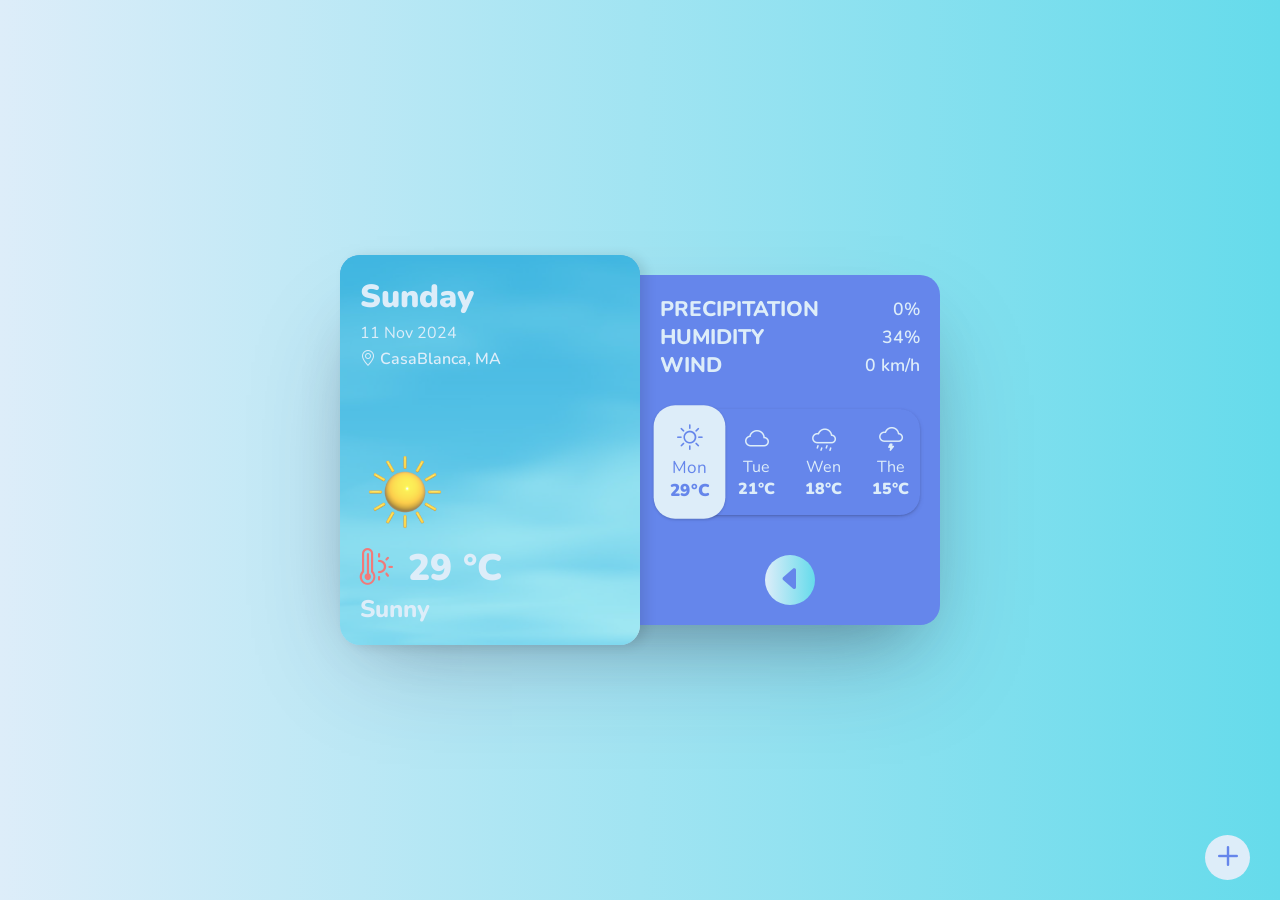
==== index.html @ f93f02c6 "add nulll" ====
<!DOCTYPE html>
<html lang="en">

<head>
    <meta charset="UTF-8">
    <meta name="viewport" content="width=device-width, initial-scale=1.0">
    <title>Weather App</title>
    <link rel="stylesheet" href="CSS/style.css">

    <link rel="stylesheet" href="https://cdn.jsdelivr.net/npm/bootstrap-icons@1.11.3/font/bootstrap-icons.min.css">


</head>

<body>

    <section class="bg-sun">
        <div class="container-weather">

            <div class="part-1">
                <span class="overlay"></span>

                <div class="info z-index-up">
                    <span class="nameDay">sunday</span>
                    <span class="date">
                        <span class="day">11</span>
                        <span class="day">Nov</span>
                        <span class="day">2024</span>
                    </span>
                    <span class="location"><i class="bi bi-geo-alt"></i> CasaBlanca, MA</span>
                </div>

                <div class="info-weather z-index-up">
                    <div class="icon"><img src="img/10.png" alt=""></div>
                    <div class="temp">
                        <span class="icon-temp"><i class="bi bi-thermometer-sun"></i></span>
                        <span class="number">29</span> 
                        <span class="symbol" >°C</span>
                    </div>
                    <div class="desc">Sunny</div>
                </div>

            </div>

            <div class="part-2">

                <div class="info-Day">
                    <div class="info-1">
                        <span>precipitation</span>
                        <span class="value">0%</span>
                    </div>
                    <div class="humidity">
                        <span>humidity</span>
                        <span class="value">34%</span>
                    </div>
                    <div class="wind">
                        <span>wind</span>
                        <span class="value">0 km/h</span>
                    </div>
                </div>

                <div class="future">

                    <div class="cart cart-1 active">
                        <span class="icon"><i class="bi bi-brightness-high"></i></span>
                        <span class="name-day">Mon</span>
                        <span class="temp">29°C</span>
                    </div>
                    <div class="cart cart-2">
                        <span class="icon"><i class="bi bi-cloud"></i></span>
                        <span class="name-day">Tue</span>
                        <span class="temp">21°C</span>
                    </div>
                    <div class="cart cart-1">
                        <span class="icon"><i class="bi bi-cloud-drizzle"></i></span>
                        <span class="name-day">Wen</span>
                        <span class="temp">18°C</span>
                    </div>
                    <div class="cart cart-1">
                        <span class="icon"><i class="bi bi-cloud-lightning"></i></span>
                        <span class="name-day">The</span>
                        <span class="temp">15°C</span>
                    </div>

                </div>

                <div class="remove-parte-2">
                    <span class="remove-icon"><i class="bi bi-caret-left-fill"></i></span>
                </div>


            </div>

        </div>

        <div class="plus-anther-location">
            <span class="plus-icon"><i class="bi bi-plus"></i></span>
        </div>

        <div class="pop-up-search">
            
            <label for="" class="search-bar">
                <span><i class="bi bi-search"></i></span>
                <input type="text" placeholder="Search for countries" data-search>
            </label>

            <div class="name_city" >
                <div class="not_found">The thing you are looking not to exist</div>
            </div>

        </div>

    </section>

   

    <script src="JS/app.js" ></script>
    <script src="JS/searchCity.js" defer></script>


</body>

</html>
---- CSS/style.css ----
@import url('https://fonts.googleapis.com/css2?family=Nunito:ital,wght@0,200..1000;1,200..1000&display=swap');
@import url('https://fonts.googleapis.com/css2?family=Nunito:ital,wght@0,200..1000;1,200..1000&display=swap');

* {
    box-sizing: border-box;
    margin: 0;
    padding: 0;
    font-family: "Nunito", sans-serif;
}

:root {
    --sun-color-1: #DDEDF9;
    --sun-color-2: #6E65EB;
    --sun-color-3: #6586EB;
    --sun-color-4: #65DBEB;
    --sun-color-5: #9A65EB;

    --night-color-1: #342564;
    --night-color-2: #DC65EB;
    --night-color-3: #B065EB;
    --night-color-4: #6571EB;
    --night-color-5: #201640;

    --winter-color-1: #74AEDE;
    --winter-color-2: #7065EB;
    --winter-color-3: #6584EB;
    --winter-color-4: #65D9EB;

    --main-border: 20px;
}

.bg-sun {
    background: var(--sun-color-1);
    background: linear-gradient(90deg, var(--sun-color-1) 0%, var(--sun-color-4) 100%);
}

.bg-night {
    background: var(--night-color-1);
    background: linear-gradient(90deg, var(--night-color-1) 0%, var(--night-color-5) 100%);
}

.bg-winter {
    background: var(--winter-color-1);
    background: linear-gradient(90deg, var(--winter-color-1) 0%, var(--winter-color-4) 100%);
}

section {
    min-height: 100vh;
    width: 100%;
    display: flex;
    justify-content: center;
    align-items: center;
    flex-wrap: wrap;
    gap: 20px;

    color: var(--sun-color-1);
}

.container-weather {
    width: 600px;
    height: 350px;
    background-color: var(--sun-color-3);
    border-radius: 20px;
    box-shadow: rgba(50, 50, 93, 0.25) 0px 50px 100px -20px, rgba(0, 0, 0, 0.3) 0px 30px 60px -30px;
    display: flex;
    align-items: center;
    transition: all 0.4s ease-in-out;
}


.container-weather .part-1 {
    width: 50%;
    height: calc(100% + 40px);
    background: url("../img/sky.jpg") center/cover no-repeat;
    object-fit: fill;
    border-radius: var(--main-border);
    box-shadow: rgba(0, 0, 0, 0.1) 6px 1px 12px;
    position: relative;
    overflow: hidden;
    padding: 20px;
    display: flex;
    flex-direction: column;
    justify-content: space-between;
    transition: all 0.4s ease-in-out;
    cursor: pointer;
}

.container-weather .part-1:hover {
    transform: scale(1.05) perspective(1500px) rotateY(10deg);
}

.container-weather .part-1 .overlay {
    position: absolute;
    width: 100%;
    height: 100%;
    left: 0;
    top: 0;
    background-color: var(--sun-color-4);
    opacity: 0.6;
}

.z-index-up {
    position: relative;
    z-index: 1;
}

.info {
    display: flex;
    justify-content: center;
    flex-direction: column;
    gap: 4px;
}

.info .nameDay {
    font-size: 2em;
    font-weight: 900;
    text-transform: capitalize;
}

.info .location {
    font-weight: 600;
}

.info-weather .temp {
    font-size: 2.3em;
    font-weight: 900;
}

.info-weather .temp .icon-temp {
    color: rgb(241, 122, 122);
}

.info-weather .desc {
    font-size: 1.5em;
    font-weight: 800;
}

.info-weather img {
    width: 90px;
    animation: img-sun 60s linear infinite;
}

@keyframes img-sun {
    0% {
        transform: rotate(0deg);
    }

    100% {
        transform: rotate(360deg);
    }
}

.part-2 {
    width: 50%;
    height: 100%;
    padding: 20px;
    transition: all 0.4s ease-in-out;
}

.part-2 .info-Day {
    margin-bottom: 30px;
}

.part-2 .info-Day>div {
    display: flex;
    justify-content: space-between;
    align-items: center;
    font-size: 1.1em;
    font-weight: 600;
}

.part-2 .info-Day>div span:first-child {
    font-size: 1.2em;
    font-weight: 800;
    text-transform: uppercase;
}

.future {
    display: flex;
    justify-content: center;
    align-items: center;
    box-shadow: rgba(50, 50, 93, 0.25) 0px 2px 5px -1px, rgba(0, 0, 0, 0.3) 0px 1px 3px -1px;
    border-radius: var(--main-border);
    margin: 20px 0;
    animation: animate-future 1s ease-in-out;
}
.future .cart {
    display: flex;
    align-items: center;
    flex-direction: column;
    justify-content: space-between;
    padding: 15px;
    column-gap: 10px;
    cursor: pointer;
    transition: all 0.5s ease-in-out;
}

.future .cart .icon {
    font-size: 1.5em;
}

.future .cart .temp {
    font-weight: 900;
}

.future .cart.active,
.future .cart:hover {
    background-color: var(--sun-color-1);
    color: var(--sun-color-3);
    transform: scale(1.07);
    border-radius: var(--main-border);
    box-shadow: rgba(0, 0, 0, 0.1) 0px 1px 3px 0px, rgba(0, 0, 0, 0.06) 0px 1px 2px 0px;
}

.future .cart:hover {
    transform: scale(1.19);
}

.remove-parte-2 {
    width: 100%;
    padding: 20px;
    display: flex;
    justify-content: center;
    align-items: center;
    cursor: pointer;
}

.remove-parte-2 .remove-icon {
    width: 50px;
    height: 50px;
    border-radius: 50%;
    background: linear-gradient(90deg,rgba(221, 237, 249, 1)  0%, rgba(101, 219, 235, 1) 100%);
    display: flex;
    justify-content: center;
    align-items: center;
    font-size: 1.8em;
    color: var(--sun-color-3);
    transition: all 0.3s ease-in-out;
}
.remove-parte-2 .remove-icon:hover{
    transform: scale(0.9);
}


.container-weather.hide {
    width: 300px;
}
.container-weather.hide .part-1{
    width: 100%;
}

.container-weather.hide .part-2{
    display: none;
}

/* 
=================================================================================
========plus-anther-location=====================================================
================================================================================= */

.plus-anther-location{
    position: absolute;
    bottom: 20px;
    right: 30px;
    width: 45px;
    height: 45px;
    border-radius: 50%;
    display: flex;
    justify-content: center;
    align-items: center;
    background-color: var(--sun-color-1);
    color: var(--sun-color-3);
    font-size: 2.5em;
    cursor: pointer;
    transition: all 0.3s ease-in-out;
    z-index: 99999;

}
.plus-anther-location span{
        transition: all 0.3s ease-in-out;
}
.plus-anther-location.x span{
        transform: rotate(45deg) translateY(1px);
}
.plus-anther-location:hover{
    transform: scale(1.1);
}

.pop-up-search{
    position: fixed;
    top: 0;
    left: 0;
    width: 100%;
    height: 100%;
    background-color: rgba(0, 0, 0, 0.605);
    display: flex;
    justify-content: center;
    align-items: center;
    flex-direction: column;
    z-index: 99;

    opacity: 0;
    visibility: hidden;
    transition: all 0.3s ease-in-out;
}
.pop-up-search.active{
    opacity: 1;
    visibility: visible;
}
.pop-up-search .search-bar{
    width: 2%;
    transition: all 0.5s ease-in-out;
    box-shadow: rgba(0, 0, 0, 0.1) 0px 0px 5px 0px, rgba(0, 0, 0, 0.1) 0px 0px 1px 0px;
}
.pop-up-search.active .search-bar{
    width: 70%;
    height: 50px;
    position: relative;
    transition: all 0.5s ease-in-out 0.2s;
}
.pop-up-search .search-bar input{
    width: 100%;
    height: 100%;
    padding: 0 30px;
    padding-left: 55px;
    border-radius: var(--main-border);
    border: none;
    outline: none;
    background-color: var(--sun-color-1);
    font-size: 1.2em;
}
.pop-up-search .search-bar > span{
    position: absolute;
    left: 19px;
    top: 13px;
    color: var(--sun-color-2);
    font-size: 1.2em;
}

/* 
======================================================
===========name_city==================================
====================================================== */
.pop-up-search .name_city{
    height:0%;
    width: 0%;
    transition: all 0.5s ease-in-out ;
}

.pop-up-search.active .name_city{
    width: 67%;
    height: 50%;
    background-color: var(--sun-color-1);
    color: var(--night-color-5);
    padding: 20px;
    border-end-end-radius: 5px;
    border-end-start-radius: var(--main-border);    
    overflow-y: scroll;
    overflow-x: hidden;
}

.name_city::-webkit-scrollbar{
    width: 5px;
    background-color: var(--sun-color-4);
    border-radius: 5px;
}
.name_city::-webkit-scrollbar-thumb{
    background: var(--sun-color-3);
    border-radius: 10px;
}
.name_city::-webkit-scrollbar-thumb:hover{
    background: var(--sun-color-2);
}

.pop-up-search .group_city {
    opacity: 0;
    visibility: hidden;
}

.pop-up-search.active .group_city{
    margin-bottom: 15px;
     opacity: 1;
    visibility: visible;
}
.name_group{
    font-size: 1.2em;
    font-weight: 800;
    color: var(--sun-color-4);
}
.name_group i{
    position: relative;
    top: 2px;
    font-size: 1.1em;
    margin-right: 2px;
    cursor: pointer;
    transition: all 0.3s ease-in-out;
}
.name_group i:hover{
    color: var(--sun-color-3);
}
.names_city{
    display: flex;
    flex-direction: column;
}
.names_city .city{
    padding:5px 20px;
    cursor: pointer;
    transition: all 0.3s ease-in-out;
}
.names_city .city:hover{
    background-color: var(--sun-color-4);
    border-radius: var(--main-border);
    transform: scale(1.03);
    box-shadow: rgba(0, 0, 0, 0.1) 0px 0px 5px 0px, rgba(0, 0, 0, 0.1) 0px 0px 1px 0px;
}
.hide-search{
    display: none;
}
.not_found{
    color:var(--sun-color-3);
    font-weight: 700;
    display: none;
}
.not_found.active{
    display: block;
}
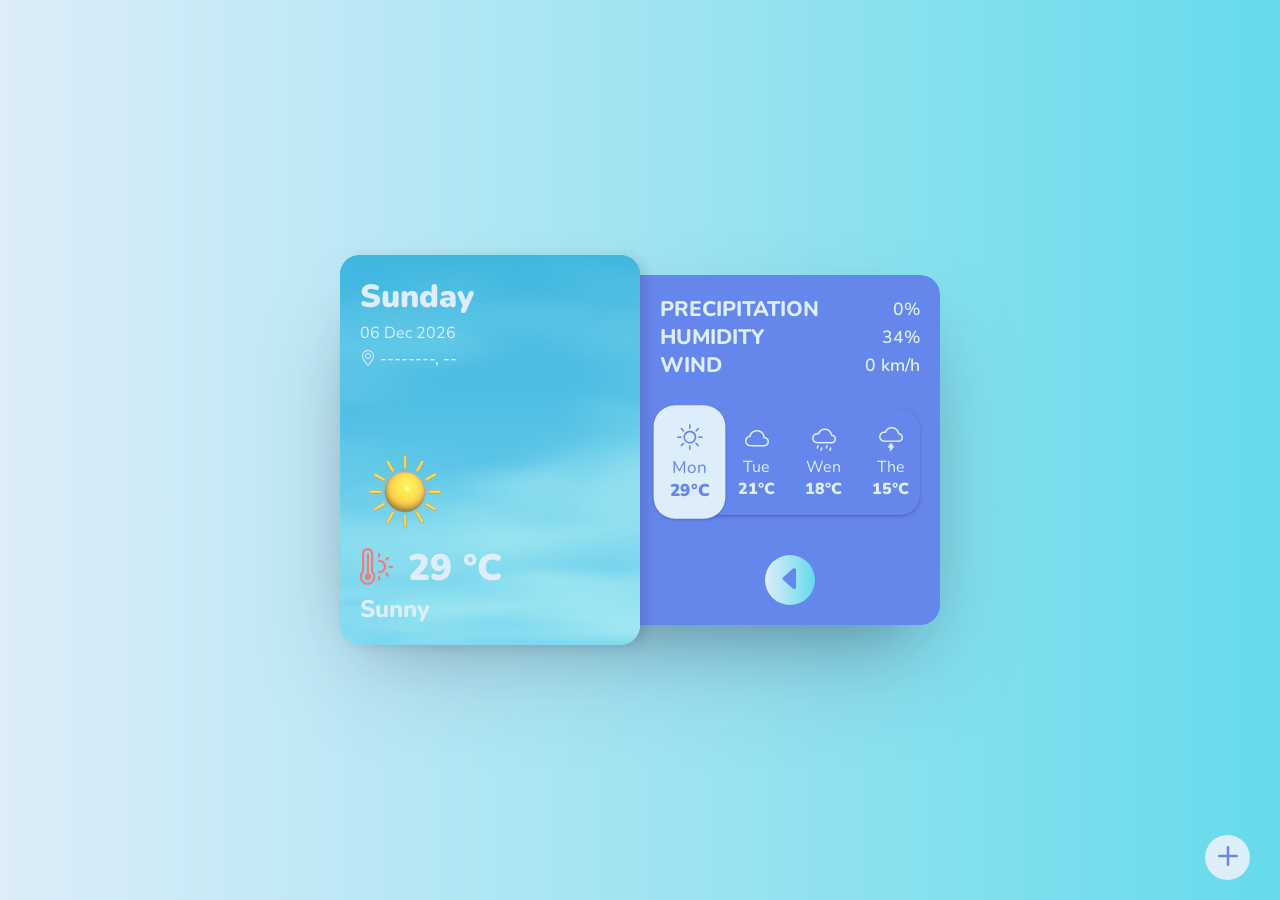
==== commit d9789f15: "Mate date automatic" ====
--- a/index.html
+++ b/index.html
@@ -21,13 +21,11 @@
                 <span class="overlay"></span>
 
                 <div class="info z-index-up">
-                    <span class="nameDay">sunday</span>
+                    <span class="nameDay">------</span>
                     <span class="date">
-                        <span class="day">11</span>
-                        <span class="day">Nov</span>
-                        <span class="day">2024</span>
+                       <span class="formatDate">-- --- ----</span>
                     </span>
-                    <span class="location"><i class="bi bi-geo-alt"></i> CasaBlanca, MA</span>
+                    <span class="location"><i class="bi bi-geo-alt"></i> <span class="nameCityCountry">--------, --</span></span>
                 </div>
 
                 <div class="info-weather z-index-up">
@@ -105,10 +103,17 @@
             </label>
 
             <div class="name_city" >
-                <div class="not_found">The thing you are looking not to exist</div>
+                <div class="counternar">
+
+                </div>
+                <div class="footer-city">
+                    
+                </div>
             </div>
 
         </div>
+
+        
 
     </section>
 
@@ -116,7 +121,7 @@
 
     <script src="JS/app.js" ></script>
     <script src="JS/searchCity.js" defer></script>
-
+    <script src="JS/location.js"></script>
 
 </body>
 
--- a/CSS/style.css
+++ b/CSS/style.css
@@ -419,8 +419,4 @@
 .not_found{
     color:var(--sun-color-3);
     font-weight: 700;
-    display: none;
-}
-.not_found.active{
-    display: block;
 }
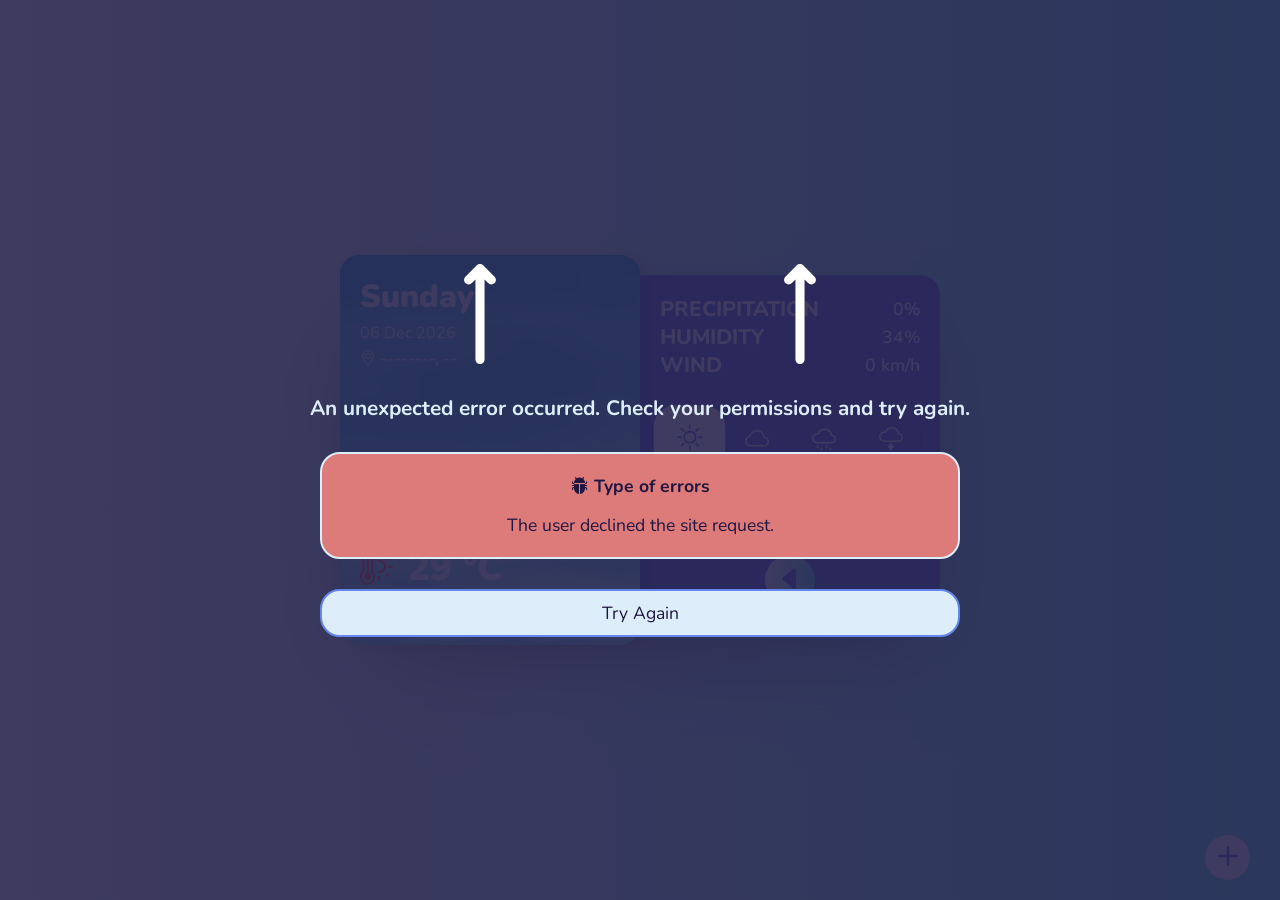
==== commit d0acb143: "add popup error" ====
--- a/index.html
+++ b/index.html
@@ -113,11 +113,20 @@
 
         </div>
 
-        
-
     </section>
 
-   
+    <div class="popUpError hide">
+        <div class="arrow-up">
+            <img src="img/arrow-up.svg" alt="imge arrow up">
+            <img src="img/arrow-up.svg" alt="imge arrow up">
+        </div>
+        <div class="message">An unexpected error occurred. Check your permissions and try again.</div>
+        <div class="box-message-error">
+            <div class="title-error"><i class="bi bi-bug-fill"></i> Type of errors </div>
+            <div class="message-box">------------------------------------------------</div>
+        </div>
+        <button class="button-error">Try Again</button>
+    </div>
 
     <script src="JS/app.js" ></script>
     <script src="JS/searchCity.js" defer></script>
--- a/CSS/style.css
+++ b/CSS/style.css
@@ -419,4 +419,74 @@
 .not_found{
     color:var(--sun-color-3);
     font-weight: 700;
+}
+
+.popUpError{
+    display: flex;
+    justify-content: center;
+    align-items: center;
+    flex-direction: column;
+    gap: 30px;
+    position: absolute;
+    top: 0;
+    left: 0;
+    z-index: 1111111;
+    height: 100vh;
+    width: 100%;
+    background-color:#201640d4;
+}
+.popUpError img{
+    width: 100px;
+}
+.popUpError .message{
+    font-size: 1.3em;
+    font-weight: 700;
+    color: var(--sun-color-1);
+} 
+.popUpError .box-message-error{
+    width: 50%;
+    padding: 20px;
+    text-align:center;
+    background-color: rgb(221, 122, 122);
+    border-radius: var(--main-border);
+    border: 2px solid var(--sun-color-1);
+}
+.popUpError .title-error{
+    margin-bottom: 15px;
+    color: var(--night-color-5);
+    font-size: 1.1em;
+    font-weight: 700;
+}
+.popUpError .message-box{
+    font-size: 1.1em;
+    color: var(--night-color-5);
+}
+.popUpError .button-error{
+    width: 50%;
+    text-align: center;
+    padding: 10px;
+    background-color: var(--sun-color-1);
+    border-radius: var(--main-border);
+    border:2px solid var(--sun-color-3);
+    cursor: pointer;
+    color: var(--night-color-5);
+    font-size: 1.1em;
+}
+.popUpError .arrow-up{
+    width: 50%;
+    display: flex;
+    justify-content:space-around;
+    position: relative;
+    animation: arrow-up 2s infinite linear alternate;
+}
+@keyframes arrow-up {
+    0%{
+    transform: translateY(0);
+    }
+    100%{
+    transform: translateY(-120px);
+    }
+}
+.popUpError.hide{
+    display: none;
 }
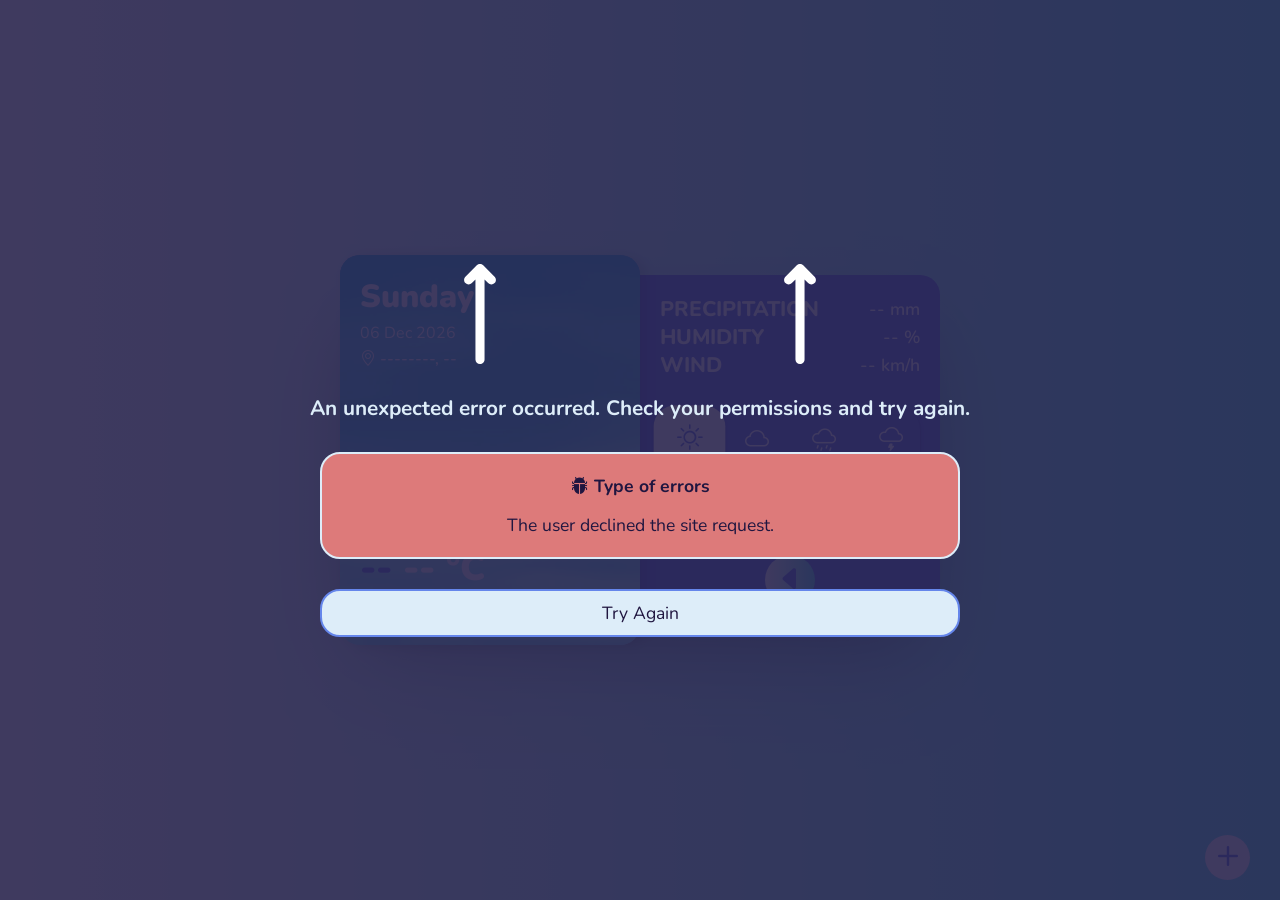
==== commit 06555ee7: "add api weather" ====
--- a/index.html
+++ b/index.html
@@ -31,8 +31,8 @@
                 <div class="info-weather z-index-up">
                     <div class="icon"><img src="img/10.png" alt=""></div>
                     <div class="temp">
-                        <span class="icon-temp"><i class="bi bi-thermometer-sun"></i></span>
-                        <span class="number">29</span> 
+                        <span class="icon-temp">--</span>
+                        <span class="tempC">--</span> 
                         <span class="symbol" >°C</span>
                     </div>
                     <div class="desc">Sunny</div>
@@ -43,17 +43,17 @@
             <div class="part-2">
 
                 <div class="info-Day">
-                    <div class="info-1">
+                    <div class="precipitation">
                         <span>precipitation</span>
-                        <span class="value">0%</span>
+                        <span class="value">-- mm</span>
                     </div>
                     <div class="humidity">
                         <span>humidity</span>
-                        <span class="value">34%</span>
+                        <span class="value">-- %</span>
                     </div>
                     <div class="wind">
                         <span>wind</span>
-                        <span class="value">0 km/h</span>
+                        <span class="value">-- km/h</span>
                     </div>
                 </div>
 
@@ -131,6 +131,7 @@
     <script src="JS/app.js" ></script>
     <script src="JS/searchCity.js" defer></script>
     <script src="JS/location.js"></script>
+    <script src="JS/fetch_weather.js" ></script>
 
 </body>
 
--- a/CSS/style.css
+++ b/CSS/style.css
@@ -126,8 +126,12 @@
     font-weight: 900;
 }
 
-.info-weather .temp .icon-temp {
+.info-weather .temp .icon-temp i.redIcon {
     color: rgb(241, 122, 122);
+}
+
+.info-weather .temp .icon-temp{
+    color: var(--sun-color-3);
 }
 
 .info-weather .desc {
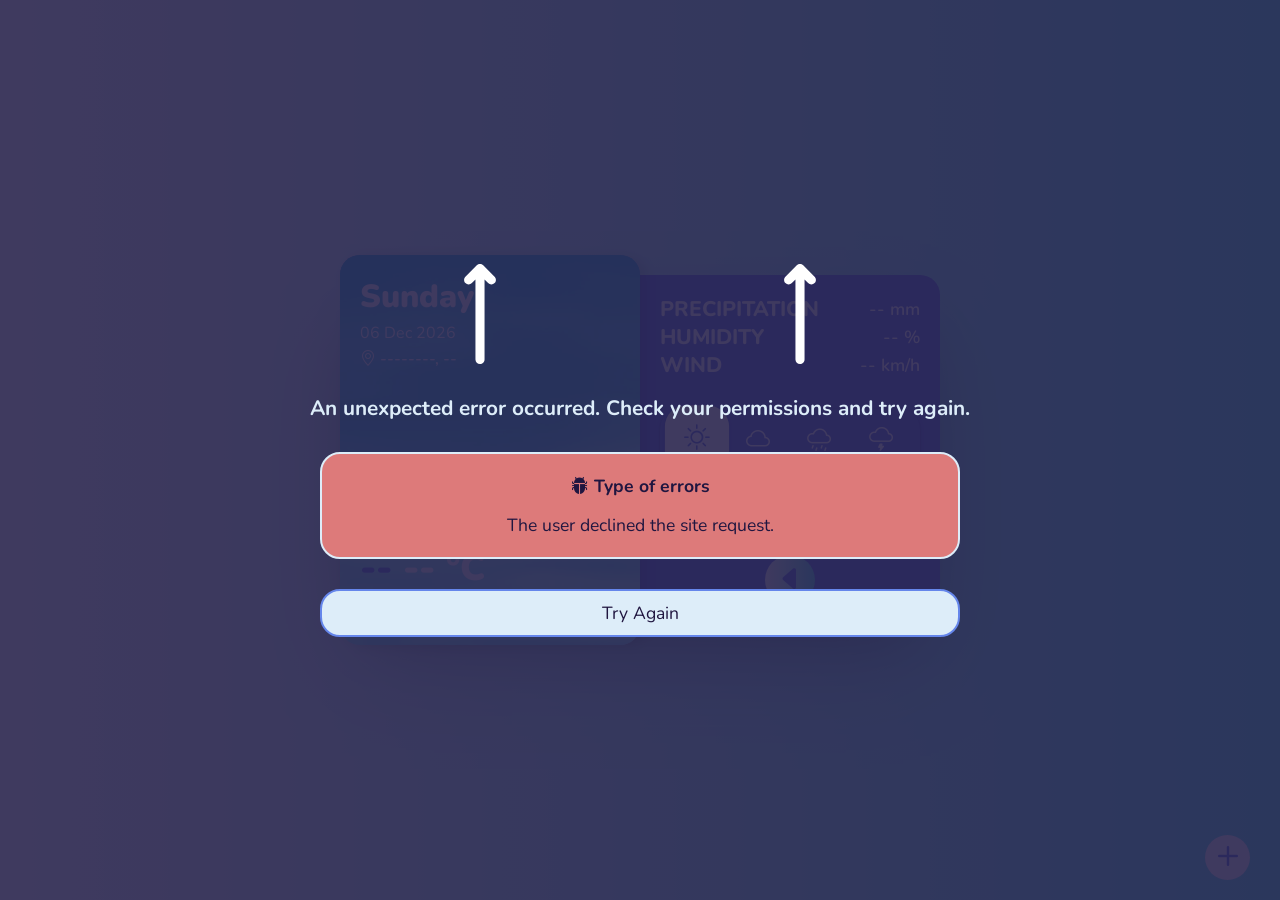
==== commit 2a7a750e: "add futurs day and icon" ====
--- a/index.html
+++ b/index.html
@@ -29,13 +29,13 @@
                 </div>
 
                 <div class="info-weather z-index-up">
-                    <div class="icon"><img src="img/10.png" alt=""></div>
+                    <div class="icon"><img src="" alt="icon_weather" class="image-weather"></div>
                     <div class="temp">
                         <span class="icon-temp">--</span>
                         <span class="tempC">--</span> 
                         <span class="symbol" >°C</span>
                     </div>
-                    <div class="desc">Sunny</div>
+                    <div class="desc">----</div>
                 </div>
 
             </div>
@@ -61,23 +61,23 @@
 
                     <div class="cart cart-1 active">
                         <span class="icon"><i class="bi bi-brightness-high"></i></span>
-                        <span class="name-day">Mon</span>
-                        <span class="temp">29°C</span>
+                        <span class="name-day">---</span>
+                        <span class="temp">--°C</span>
                     </div>
                     <div class="cart cart-2">
                         <span class="icon"><i class="bi bi-cloud"></i></span>
-                        <span class="name-day">Tue</span>
-                        <span class="temp">21°C</span>
+                        <span class="name-day">---</span>
+                        <span class="temp">--°C</span>
                     </div>
                     <div class="cart cart-1">
                         <span class="icon"><i class="bi bi-cloud-drizzle"></i></span>
-                        <span class="name-day">Wen</span>
-                        <span class="temp">18°C</span>
+                        <span class="name-day">---</span>
+                        <span class="temp">--°C</span>
                     </div>
                     <div class="cart cart-1">
                         <span class="icon"><i class="bi bi-cloud-lightning"></i></span>
-                        <span class="name-day">The</span>
-                        <span class="temp">15°C</span>
+                        <span class="name-day">---</span>
+                        <span class="temp">--°C</span>
                     </div>
 
                 </div>
@@ -132,6 +132,7 @@
     <script src="JS/searchCity.js" defer></script>
     <script src="JS/location.js"></script>
     <script src="JS/fetch_weather.js" ></script>
+    <!-- <script src="JS/future_weather.js"></script> -->
 
 </body>
 
--- a/CSS/style.css
+++ b/CSS/style.css
@@ -141,10 +141,10 @@
 
 .info-weather img {
     width: 90px;
-    animation: img-sun 60s linear infinite;
-}
-
-@keyframes img-sun {
+    /* animation: img-sun 60s linear infinite; */
+}
+
+/* @keyframes img-sun {
     0% {
         transform: rotate(0deg);
     }
@@ -152,7 +152,7 @@
     100% {
         transform: rotate(360deg);
     }
-}
+} */
 
 .part-2 {
     width: 50%;
